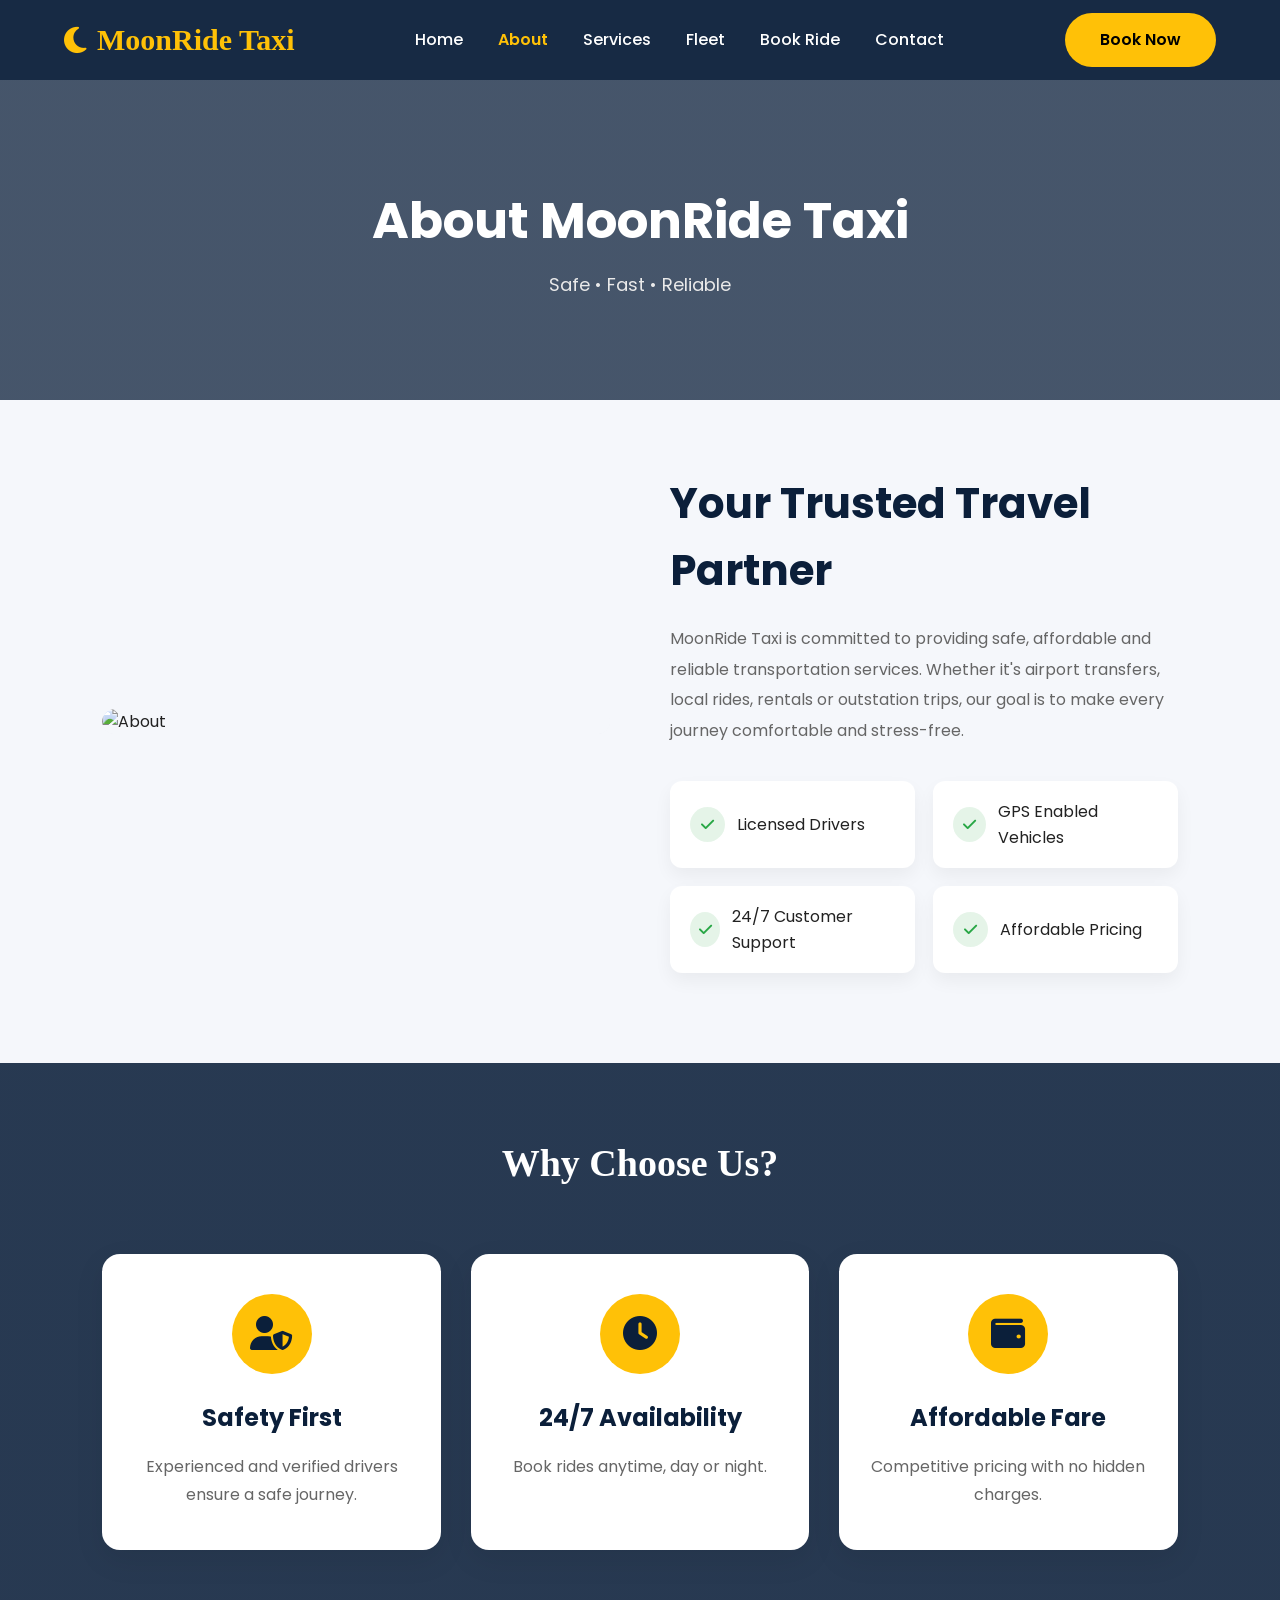
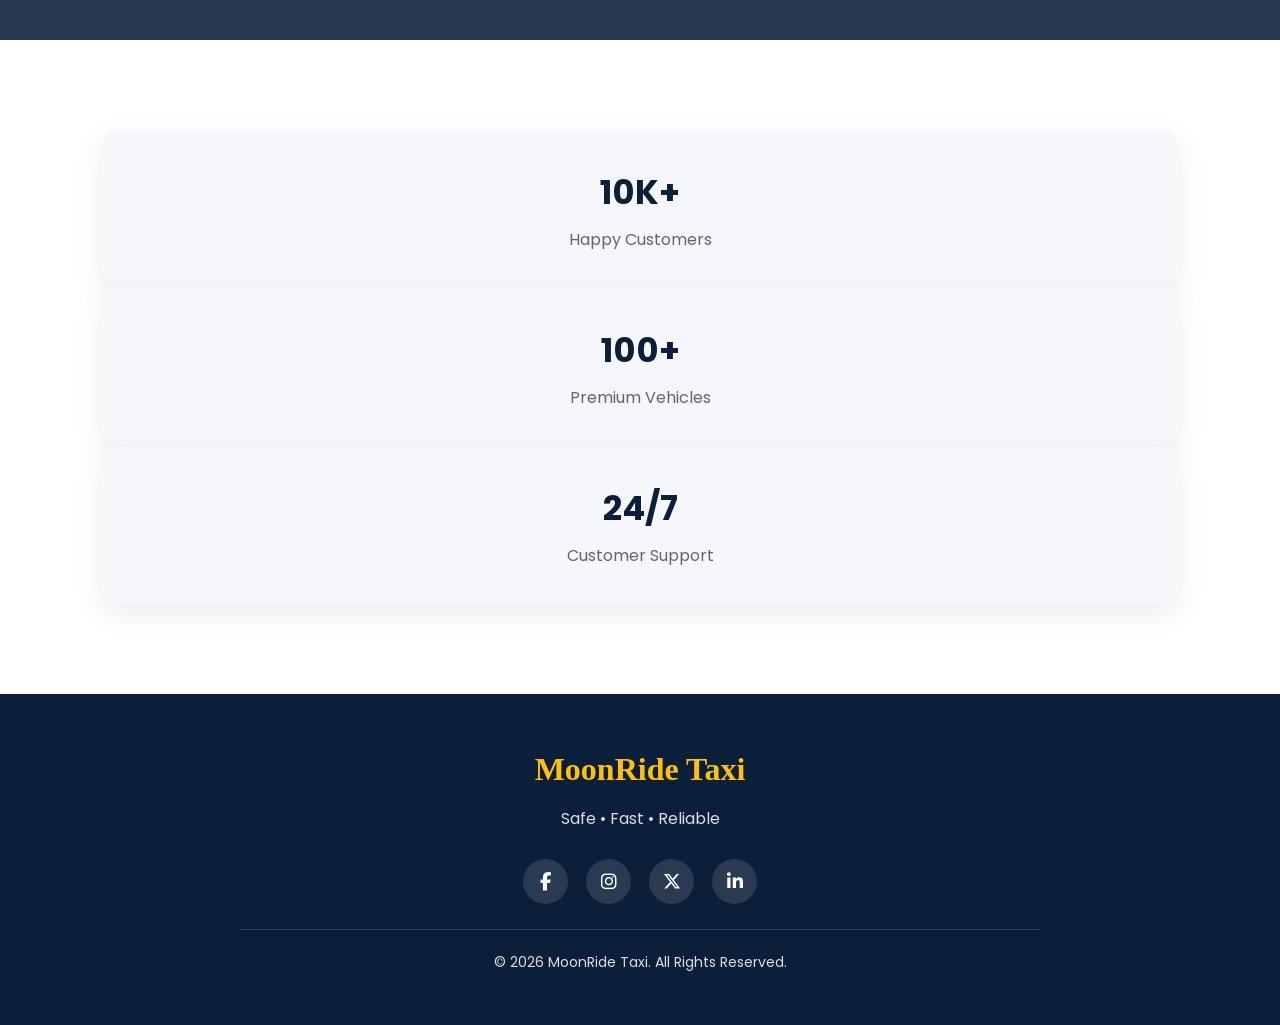
==== about.html @ 37bfb898 "Add files via upload" ====
<!DOCTYPE html>
<html lang="en">

<head>

    <meta charset="UTF-8">
    <meta name="viewport" content="width=device-width, initial-scale=1.0">

    <title>About Us | MoonRide Taxi</title>

    <!-- Google Font -->
    <link href="https://fonts.googleapis.com/css2?family=Poppins:wght@300;400;500;600;700;800&display=swap"
        rel="stylesheet">

    <!-- Font Awesome -->
    <link rel="stylesheet" href="https://cdnjs.cloudflare.com/ajax/libs/font-awesome/6.7.2/css/all.min.css">

    <link rel="stylesheet" href="style.css">

</head>
<body>

    <!--================ NAVBAR ================-->

    <header>

        <nav class="navbar">

            <div class="logo">
                <i class="fa-solid fa-moon"></i>
                <span>MoonRide Taxi</span>
            </div>

            <ul class="nav-links">

                <li><a href="index.html">Home</a></li>

                <li><a href="about.html" class="active">About</a></li>

                <li><a href="services.html">Services</a></li>

                <li><a href="fleet.html">Fleet</a></li>

                <li><a href="bookings.html">Book Ride</a></li>

                <li><a href="contact.html">Contact</a></li>

            </ul>

            <a href="bookings.html" class="btn">
                Book Now
            </a>

            <div class="menu">
                <i class="fa-solid fa-bars"></i>
            </div>

        </nav>

    </header>

    <!--================ PAGE HEADER ================-->

    <section class="page-banner">

        <div class="banner-content">

            <h1>About MoonRide Taxi</h1>

            <p>
                Safe • Fast • Reliable
            </p>

        </div>

    </section>

    <!--================ ABOUT ================-->

    <section class="about">

        <div class="about-image">

            <img src="images/gps.jpg" alt="About">

        </div>

        <div class="about-content">

            <h2>Your Trusted Travel Partner</h2>

            <p>

                MoonRide Taxi is committed to providing safe,
                affordable and reliable transportation services.
                Whether it's airport transfers, local rides,
                rentals or outstation trips, our goal is to make
                every journey comfortable and stress-free.

            </p>

            <div class="features">

                <div>
                    <i class="fa-solid fa-check"></i>
                    Licensed Drivers
                </div>

                <div>
                    <i class="fa-solid fa-check"></i>
                    GPS Enabled Vehicles
                </div>

                <div>
                    <i class="fa-solid fa-check"></i>
                    24/7 Customer Support
                </div>

                <div>
                    <i class="fa-solid fa-check"></i>
                    Affordable Pricing
                </div>

            </div>

        </div>

    </section>

    <!-- WHY CHOOSE US -->

    <section class="services">

        <div class="section-title light">

            <h2>Why Choose Us?</h2>

        </div>

        <div class="service-container">

            <div class="service-card">

                <i class="fa-solid fa-user-shield"></i>

                <h3>Safety First</h3>

                <p>

                    Experienced and verified drivers ensure
                    a safe journey.

                </p>

            </div>

            <div class="service-card">

                <i class="fa-solid fa-clock"></i>

                <h3>24/7 Availability</h3>

                <p>

                    Book rides anytime,
                    day or night.

                </p>

            </div>

            <div class="service-card">

                <i class="fa-solid fa-wallet"></i>

                <h3>Affordable Fare</h3>

                <p>

                    Competitive pricing with
                    no hidden charges.

                </p>

            </div>

        </div>

    </section>

    <!--================ STATS ================-->

    <section class="stats">

        <div class="stat-box">

            <h2>10K+</h2>

            <p>Happy Customers</p>

        </div>

        <div class="stat-box">

            <h2>100+</h2>

            <p>Premium Vehicles</p>

        </div>

        <div class="stat-box">

            <h2>24/7</h2>

            <p>Customer Support</p>

        </div>

    </section>

    <!--================ FOOTER ================-->

    <footer>

        <div class="footer-content">

            <h2>MoonRide Taxi</h2>

            <p>

                Safe • Fast • Reliable

            </p>

            <div class="social">

                <i class="fab fa-facebook-f"></i>

                <i class="fab fa-instagram"></i>

                <i class="fab fa-x-twitter"></i>

                <i class="fab fa-linkedin-in"></i>

            </div>

            <p class="copy">

                © 2026 MoonRide Taxi. All Rights Reserved.

            </p>

        </div>

    </footer>

    <script src="script.js"></script>

</body>

</html>
---- style.css ----
/* GOOGLE FONT */

@import url('https://fonts.googleapis.com/css2?family=Poppins:wght@300;400;500;600;700;800&display=swap');

/* VARIABLES */

:root {

    --primary: #0B1F3A;
    --secondary: #FFC107;

    --white: #ffffff;
    --black: #222222;

    --gray: #666666;
    --light: #f5f7fb;

    --shadow: 0 10px 30px rgba(0, 0, 0, 0.08);

}

/* RESET */

* {
    margin: 0;
    padding: 0;
    box-sizing: border-box;
    scroll-behavior: smooth;
}

html,
body {
    overflow-x: hidden;
}

body {

    font-family: 'Poppins', sans-serif;
    background: var(--light);
    color: var(--black);
    line-height: 1.6;

}

img {

    width: 100%;
    display: block;

}

a {

    text-decoration: none;

}

ul {

    list-style: none;

}

section {

    padding: 90px 8%;

}

/* REUSABLE */

.section-title {

    text-align: center;
    margin-bottom: 60px;

}

.section-title h2 {

    font-size: 38px;
    margin-bottom: 10px;
    font-family: "Cooper Black", serif;

}

.section-title.light h2 {

    color: var(--white);

}

.section-title.dark h2 {

    color: var(--primary);

}

.section-title p {

    color: var(--gray);
    font-size: 16px;

}

/* Page Banner */

.page-banner {

    height: 320px;

    background:
        linear-gradient(rgba(11, 31, 58, .75),
            rgba(11, 31, 58, .75)),
        url('images/home.jpg') center/cover;

    display: flex;
    justify-content: center;
    align-items: center;

    text-align: center;

    margin-top: 80px;

}

.banner-content h1 {

    color: var(--white);
    font-size: 50px;
    margin-bottom: 10px;

}

.banner-content p {

    color: #eaeaea;
    font-size: 18px;

}

/* BUTTONS */

.btn {

    display: inline-block;

    padding: 14px 35px;

    background: var(--secondary);

    color: #000;

    border: none;

    border-radius: 40px;

    font-weight: 600;

    cursor: pointer;

    transition: 0.35s ease;

}

.btn:hover {

    background: var(--primary);

    color: var(--white);

    transform: translateY(-4px);

}

.submit-btn {

    padding: 14px 40px;

    background: var(--white);

    color: var(--primary);

    border: 2px solid var(--white);

    border-radius: 30px;

    font-weight: 600;

    cursor: pointer;

    transition: .3s;

}

.submit-btn:hover {

    background: transparent;

    color: var(--white);

}

/* NAVBAR */

header {

    position: fixed;

    top: 0;
    left: 0;

    width: 100%;

    z-index: 1000;

    background: rgba(11, 31, 58, .95);

    backdrop-filter: blur(10px);

}

.navbar {

    width: 90%;

    height: 80px;

    margin: auto;

    display: flex;

    justify-content: space-between;

    align-items: center;

}

.logo {

    display: flex;

    align-items: center;

    gap: 10px;

    color: var(--secondary);

    font-size: 30px;

    font-weight: 700;

    font-family: "Cooper Black", serif;

}

.logo i {

    font-size: 30px;

}

.nav-links {

    display: flex;

    align-items: center;

    gap: 35px;

}

.nav-links a {

    color: var(--white);

    font-weight: 500;

    transition: .3s;

}

.nav-links a:hover {

    color: var(--secondary);

}

.nav-links a.active {

    color: var(--secondary);

    font-weight: 600;

}

/* MOBILE NAVBAR */

.menu {

    display: none;

    color: var(--white);

    font-size: 28px;

    cursor: pointer;

}

@media (max-width:768px) {

    .menu {

        display: block;

    }

    .navbar .btn {

        display: none;

    }

    .nav-links {

        position: absolute;

        top: 80px;
        left: 0;

        width: 100%;

        background: var(--primary);

        flex-direction: column;

        text-align: center;

        max-height: 0;

        overflow: hidden;

        transition: .4s ease;

        gap: 0;

    }

    .nav-links.active {

        max-height: 500px;

        padding: 15px 0;

    }

    .nav-links li {

        width: 100%;

        padding: 15px 0;

        border-bottom:
            1px solid rgba(255, 255, 255, .08);

    }

    .nav-links a {

        font-size: 17px;

    }

}

/* COMMON PAGE SPACING */

.booking-page,
.about,
.services,
.fleet-page,
.contact-page {

    padding-top: 70px;

}

/* HERO SECTION */

.hero {

    min-height: 100vh;

    display: flex;
    align-items: center;

    background:
        linear-gradient(rgba(0, 0, 0, .55),
            rgba(0, 0, 0, .55)),
        url("images/home.jpg") center/cover no-repeat;

    padding: 120px 8% 80px;

}

.hero-content {

    max-width: 650px;

}

.hero-content h4 {

    color: var(--secondary);

    font-size: 22px;

    margin-bottom: 15px;

    letter-spacing: 1px;

}

.hero-content h1 {

    color: var(--white);

    font-size: 60px;

    line-height: 1.2;

    margin-bottom: 25px;

}

.hero-content h1 span {

    color: var(--secondary);

}

.hero-buttons {

    display: flex;

    gap: 20px;

    margin-top: 30px;

}

/* QUICK BOOKING */

#bookings {

    background: var(--light);

}

.book {

    text-align: center;

    font-size: 38px;

    color: var(--primary);

    font-family: "Cooper Black", serif;

    margin-bottom: 10px;

}

#bookings hr {

    width: 140px;

    height: 4px;

    border: none;

    margin: auto;

    margin-bottom: 45px;

    background: var(--secondary);

    border-radius: 50px;

}

/* BOOKING TABS */

.tabs {

    display: flex;

    justify-content: center;

    gap: 15px;

    margin-bottom: 30px;

    flex-wrap: wrap;

}

.tabs button {

    padding: 14px 35px;

    border: 2px solid var(--primary);

    background: var(--primary);

    color: var(--white);

    font-size: 15px;

    font-weight: 600;

    border-radius: 8px;

    cursor: pointer;

    transition: .3s;

}

.tabs button:hover {

    background: var(--secondary);

    color: var(--primary);

    border-color: var(--secondary);

}

.tabs button.active {

    background: var(--secondary);

    color: var(--primary);

    border-color: var(--secondary);

}

/* BOOKING BOX */

.booking-box {

    max-width: 1150px;

    margin: auto;

    background: var(--primary);

    padding: 40px;

    border-radius: 20px;

    box-shadow: var(--shadow);

}

.form-row {

    display: grid;

    grid-template-columns: repeat(4, 1fr);

    gap: 20px;

}

.booking-box .input-group {

    display: flex;

    flex-direction: column;

}

.booking-box label {

    color: var(--white);

    margin-bottom: 8px;

    font-size: 15px;

    font-weight: 500;

}

.booking-box input {

    width: 100%;

    padding: 14px 15px;

    border: none;

    border-radius: 10px;

    outline: none;

    font-size: 15px;

    transition: .3s;

}

.booking-box input:focus {

    box-shadow: 0 0 10px rgba(255, 193, 7, .45);

}

.btn-center {

    text-align: center;

    margin-top: 35px;

}

/* RESPONSIVE */

@media(max-width:992px) {

    .form-row {

        grid-template-columns: repeat(2, 1fr);

    }

    .hero-content h1 {

        font-size: 50px;

    }

}

@media(max-width:768px) {

    .hero {

        text-align: center;

        justify-content: center;

    }

    .hero-content {

        max-width: 100%;

    }

    .hero-content h1 {

        font-size: 42px;

    }

    .hero-buttons {

        justify-content: center;

    }

    .form-row {

        grid-template-columns: 1fr;

    }

    .tabs {

        flex-direction: column;

        align-items: center;

    }

    .tabs button {

        width: 240px;

    }

}

@media(max-width:576px) {

    .hero {

        padding-top: 120px;

    }

    .hero-content h4 {

        font-size: 18px;

    }

    .hero-content h1 {

        font-size: 34px;

    }

    .book {

        font-size: 30px;

    }

    .booking-box {

        padding: 25px;

    }

}

/* SERVICES SECTION */

.services {

    background:
        linear-gradient(rgba(11, 31, 58, .88),
            rgba(11, 31, 58, .88)),
        url("images/service.jpg") center/cover no-repeat;

}

.service-container {

    display: grid;

    grid-template-columns: repeat(auto-fit, minmax(280px, 1fr));

    gap: 30px;

}

.service-card {

    background: var(--white);

    padding: 40px 30px;

    border-radius: 18px;

    text-align: center;

    box-shadow: var(--shadow);

    transition: .35s ease;

    cursor: pointer;

}

.service-card:hover {

    transform: translateY(-10px);

    background: var(--primary);

}

.service-card i {

    width: 80px;

    height: 80px;

    margin: auto;

    margin-bottom: 25px;

    border-radius: 50%;

    background: var(--secondary);

    color: var(--primary);

    display: flex;

    justify-content: center;

    align-items: center;

    font-size: 34px;

    transition: .5s;

}

.service-card:hover i {

    transform: rotate(360deg);

}

.service-card h3 {

    font-size: 24px;

    margin-bottom: 15px;

    color: var(--primary);

    transition: .3s;

}

.service-card p {

    color: var(--gray);

    line-height: 1.8;

    transition: .3s;

}

.service-card:hover h3,
.service-card:hover p {

    color: var(--white);

}

/* STATS SECTION */

.stats {

    background: var(--light);

}

.stats .container {

    max-width: 1200px;

    margin: auto;

}

.stats .row {

    display: grid;

    grid-template-columns: repeat(auto-fit, minmax(250px, 1fr));

    gap: 30px;

}

.stat-box {

    background: var(--white);

    border-radius: 18px;

    padding: 35px 25px;

    text-align: center;

    box-shadow: var(--shadow);

    transition: .35s;

}

.stat-box:hover {

    transform: translateY(-8px);

}

.stat-box i {

    width: 70px;

    height: 70px;

    margin: auto;

    margin-bottom: 20px;

    border-radius: 50%;

    background: rgba(255, 193, 7, .15);

    color: var(--secondary);

    display: flex;

    justify-content: center;

    align-items: center;

    font-size: 30px;

}

.stat-box h2 {

    color: var(--primary);

    font-size: 34px;

    margin-bottom: 8px;

}

.stat-box p {

    color: var(--gray);

    font-size: 16px;

}

/* RESPONSIVE */

@media(max-width:768px) {

    .service-container {

        grid-template-columns: 1fr;

    }

    .stats .row {

        grid-template-columns: 1fr;

    }

    .service-card {

        padding: 35px 25px;

    }

}

/* HOME FLEET */

.fleet {

    background: var(--white);

}

.fleet-container {

    display: grid;

    grid-template-columns: repeat(auto-fit, minmax(300px, 1fr));

    gap: 35px;

}

.fleet-card {

    background: var(--white);

    border-radius: 20px;

    overflow: hidden;

    box-shadow: var(--shadow);

    transition: .4s ease;

}

.fleet-card:hover {

    transform: translateY(-10px);

}

.fleet-card img {

    height: 230px;

    object-fit: cover;

    transition: .5s;

}

.fleet-card:hover img {

    transform: scale(1.08);

}

.fleet-card h3 {

    color: var(--primary);

    text-align: center;

    font-size: 24px;

    margin: 22px 0 10px;

}

.fleet-card p {

    color: var(--gray);

    text-align: center;

    padding: 0 20px 25px;

    line-height: 1.8;

}


/* ABOUT */

.about {

    background: var(--light);

    display: grid;

    grid-template-columns: repeat(2, 1fr);

    gap: 60px;

    align-items: center;

}

.about-image {

    overflow: hidden;

    border-radius: 20px;

}

.about-image img {

    border-radius: 20px;

    box-shadow: var(--shadow);

    transition: .5s;

}

.about-image:hover img {

    transform: scale(1.05);

}

.about-content h2 {

    font-size: 42px;

    color: var(--primary);

    margin-bottom: 20px;

}

.about-content p {

    color: var(--gray);

    line-height: 1.9;

    margin-bottom: 35px;

}

/* FEATURES */

.features {

    display: grid;

    grid-template-columns: repeat(2, 1fr);

    gap: 18px;

}

.features div {

    background: var(--white);

    padding: 18px 20px;

    border-radius: 12px;

    display: flex;

    align-items: center;

    gap: 12px;

    box-shadow: 0 8px 18px rgba(0, 0, 0, .05);

    transition: .3s;

}

.features div:hover {

    transform: translateX(8px);

}

.features i {

    width: 35px;

    height: 35px;

    border-radius: 50%;

    background: rgba(40, 167, 69, .12);

    color: #28a745;

    display: flex;

    justify-content: center;

    align-items: center;

    font-size: 15px;

}

/* ABOUT STATS */

.stats {

    background: var(--white);

}

.stat-box {

    background: var(--light);

}

/* RESPONSIVE */

@media(max-width:992px) {

    .about {

        grid-template-columns: 1fr;

        gap: 40px;

    }

    .about-content {

        text-align: center;

    }

    .features {

        grid-template-columns: repeat(2, 1fr);

    }

}

@media(max-width:768px) {

    .fleet-container {

        grid-template-columns: 1fr;

    }

    .about-content h2 {

        font-size: 34px;

    }

    .features {

        grid-template-columns: 1fr;

    }

}

@media(max-width:576px) {

    .about-content h2 {

        font-size: 30px;

    }

    .fleet-card img {

        height: 210px;

    }

}

/* BOOKING PAGE */

.booking-page {
    background: var(--light);
}

.booking-container {
    max-width: 1000px;
    margin: auto;
}

.booking-left {
    background: #fff;
    padding: 40px;
    border-radius: 20px;
    box-shadow: var(--shadow);
}

.booking-left h2 {
    color: var(--primary);
    font-size: 34px;
    margin-bottom: 30px;
    text-align: center;
}

/* FORM HEADINGS */

.booking-left h3 {
    margin: 35px 0 20px;
    font-size: 22px;
    color: var(--primary);
    display: flex;
    align-items: center;
    gap: 10px;
    border-bottom: 2px solid #eee;
    padding-bottom: 10px;
}

.booking-left h3 i {
    color: var(--secondary);
}

/* FORM ELEMENTS */

.input-group {
    display: flex;
    flex-direction: column;
    margin-bottom: 20px;
}

.input-group label {
    font-weight: 600;
    margin-bottom: 8px;
    color: var(--primary);
}

.input-group.light label{
    font-weight: 600;
    margin-bottom: 8px;
    color: #fff;
}

.input-group input,
.input-group select,
.input-group textarea {

    width: 100%;
    padding: 15px;
    border: 2px solid #ddd;
    border-radius: 10px;
    font-size: 15px;
    font-family: 'Poppins', sans-serif;
    outline: none;
    transition: .3s;
}

.input-group input:focus,
.input-group select:focus,
.input-group textarea:focus {

    border-color: var(--secondary);
    box-shadow: 0 0 8px rgba(255, 193, 7, .25);

}

textarea {
    resize: none;
}

.double {
    display: grid;
    grid-template-columns: repeat(2, 1fr);
    gap: 20px;
}

/* VEHICLE CARDS */

.vehicle-grid {

    display: grid;
    grid-template-columns: repeat(2, 1fr);
    gap: 20px;
    margin-top: 20px;

}

.vehicle-card {

    background: #fff;
    border: 2px solid #eee;
    border-radius: 15px;
    padding: 25px;
    text-align: center;
    cursor: pointer;
    transition: .3s;

}

.vehicle-card:hover {

    transform: translateY(-8px);
    border-color: var(--secondary);

}

.vehicle-card.active {

    background: #fff9e6;
    border-color: var(--secondary);

}

.vehicle-card i {

    font-size: 36px;
    color: var(--secondary);
    margin-bottom: 12px;

}

.vehicle-card h4 {

    color: var(--primary);
    margin-bottom: 8px;

}

.vehicle-card p {

    color: var(--gray);
    margin: 5px 0;

}

/* BOOK BUTTON */

.search-btn {

    width: 100%;
    margin-top: 30px;
    display: flex;
    justify-content: center;
    align-items: center;
    gap: 10px;
    font-size: 17px;

}

/* SUCCESS POPUP */

.success-popup {

    position: fixed;
    inset: 0;
    background: rgba(0, 0, 0, .45);
    display: none;
    justify-content: center;
    align-items: center;
    z-index: 9999;

}

.success-popup.show {
    display: flex;
}

.popup-content {

    background: #fff;
    width: 330px;
    padding: 35px;
    text-align: center;
    border-radius: 18px;
    animation: popup .35s ease;

}

.popup-content i {

    font-size: 60px;
    color: #28a745;
    margin-bottom: 15px;

}

.popup-content h2 {

    color: var(--primary);
    margin-bottom: 10px;

}

.popup-content p {

    color: var(--gray);

}

@keyframes popup {

    from {
        transform: scale(.8);
        opacity: 0;
    }

    to {
        transform: scale(1);
        opacity: 1;
    }

}

/* RESPONSIVE - BOOKING PAGE */

@media (max-width:992px) {

    .booking-container {
        grid-template-columns: 1fr;
    }

}

@media (max-width:768px) {

    .double {
        grid-template-columns: 1fr;
    }

    .vehicle-grid {
        grid-template-columns: 1fr;
    }

}

@media (max-width:576px) {

    .booking-left {
        padding: 25px;
    }

}

/* FLEET PAGE */

.fleet-page {
    background: var(--light);
}

.fleet-grid {

    display: grid;
    grid-template-columns: repeat(auto-fit, minmax(320px, 1fr));
    gap: 35px;

}

.fleet-box {

    background: #fff;
    border-radius: 20px;
    overflow: hidden;
    box-shadow: var(--shadow);
    transition: .35s;
    display: flex;
    flex-direction: column;

}

.fleet-box:hover {
    transform: translateY(-10px);
}

.fleet-box img {

    height: 220px;
    object-fit: cover;
    transition: .35s;

}

.fleet-box:hover img {
    transform: scale(1.05);
}

.fleet-content {

    padding: 30px;
    display: flex;
    flex-direction: column;
    flex: 1;

}

.fleet-content h3 {

    color: var(--primary);
    margin-bottom: 10px;

}

.fleet-content p {

    color: var(--gray);
    line-height: 1.7;
    margin-bottom: 20px;

}

.fleet-content ul {

    margin-bottom: 25px;

}

.fleet-content ul li {

    display: flex;
    align-items: center;
    gap: 10px;
    margin: 12px 0;
    color: #555;

}

.fleet-content li i {

    color: var(--secondary);

}

.fleet-content .btn {

    margin-top: auto;
    text-align: center;

}

/* CONTACT PAGE */

.contact-page {
    background: var(--light);
}

.contact-cards {

    display: grid;
    grid-template-columns: repeat(auto-fit, minmax(250px, 1fr));
    gap: 30px;
    margin-bottom: 60px;

}

.contact-card {

    background: #fff;
    border-radius: 18px;
    padding: 35px;
    text-align: center;
    box-shadow: var(--shadow);
    transition: .35s;

}

.contact-card:hover {
    transform: translateY(-8px);
}

.contact-card i {

    width: 70px;
    height: 70px;
    margin: auto;
    margin-bottom: 20px;

    display: flex;
    align-items: center;
    justify-content: center;

    border-radius: 50%;
    background: var(--secondary);
    color: var(--primary);
    font-size: 28px;

    transition: .3s;

}

.contact-card:hover i {
    transform: rotate(10deg) scale(1.08);
}

.contact-card h3 {

    color: var(--primary);
    margin-bottom: 10px;

}

.contact-card p {

    color: var(--gray);

}

.contact-form-box {

    max-width: 850px;
    margin: auto;

    background: #fff;

    padding: 40px;

    border-radius: 20px;

    box-shadow: var(--shadow);

}

.contact-form-box h2 {

    color: var(--primary);
    margin-bottom: 25px;
    text-align: center;

}

.contact-form-box form {

    display: grid;
    grid-template-columns: repeat(2, 1fr);
    gap: 20px;

}

.contact-form-box input,
.contact-form-box textarea {

    width: 100%;

    padding: 15px;

    border: 1px solid #ddd;

    border-radius: 10px;

    outline: none;

    font-size: 15px;

    font-family: 'Poppins', sans-serif;

    transition: .3s;

}

.contact-form-box input:focus,
.contact-form-box textarea:focus {

    border-color: var(--secondary);

    box-shadow: 0 0 8px rgba(255, 193, 7, .25);

}

.contact-form-box textarea {

    resize: none;

    grid-column: 1/-1;

}

.contact-form-box button {

    grid-column: 1/-1;

}

@media (max-width:768px) {

    .contact-form-box {

        padding: 30px 20px;

    }

    .contact-form-box form {

        grid-template-columns: 1fr;

    }

}

/* FOOTER */

footer {
    background: var(--primary);
    color: var(--white);
    text-align: center;
    padding: 50px 8% 30px;
}

.footer-content {
    max-width: 800px;
    margin: auto;
}

.footer-content h2 {
    color: var(--secondary);
    font-size: 32px;
    margin-bottom: 10px;
    font-family: "Cooper Black", serif;
}

.footer-content p {
    color: #ddd;
    margin-bottom: 20px;
    line-height: 1.8;
}

.social {
    display: flex;
    justify-content: center;
    align-items: center;
    gap: 18px;
    margin: 25px 0;
}

.social i {
    width: 45px;
    height: 45px;
    border-radius: 50%;
    background: rgba(255, 255, 255, 0.12);
    display: flex;
    justify-content: center;
    align-items: center;
    font-size: 18px;
    cursor: pointer;
    transition: 0.3s ease;
}

.social i:hover {
    background: var(--secondary);
    color: var(--primary);
    transform: translateY(-5px);
}

.copy {
    margin-top: 25px;
    padding-top: 20px;
    border-top: 1px solid rgba(255, 255, 255, 0.15);
    color: #bbb;
    font-size: 14px;
}

/* FOOTER RESPONSIVE */

@media (max-width: 768px) {

    .footer-content h2 {
        font-size: 28px;
    }

    .footer-content p {
        font-size: 15px;
    }

    .social {
        gap: 15px;
    }

    .social i {
        width: 42px;
        height: 42px;
        font-size: 17px;
    }
}

@media (max-width: 576px) {

    footer {
        padding: 40px 6% 25px;
    }

    .footer-content h2 {
        font-size: 24px;
    }

    .copy {
        font-size: 13px;
    }
}
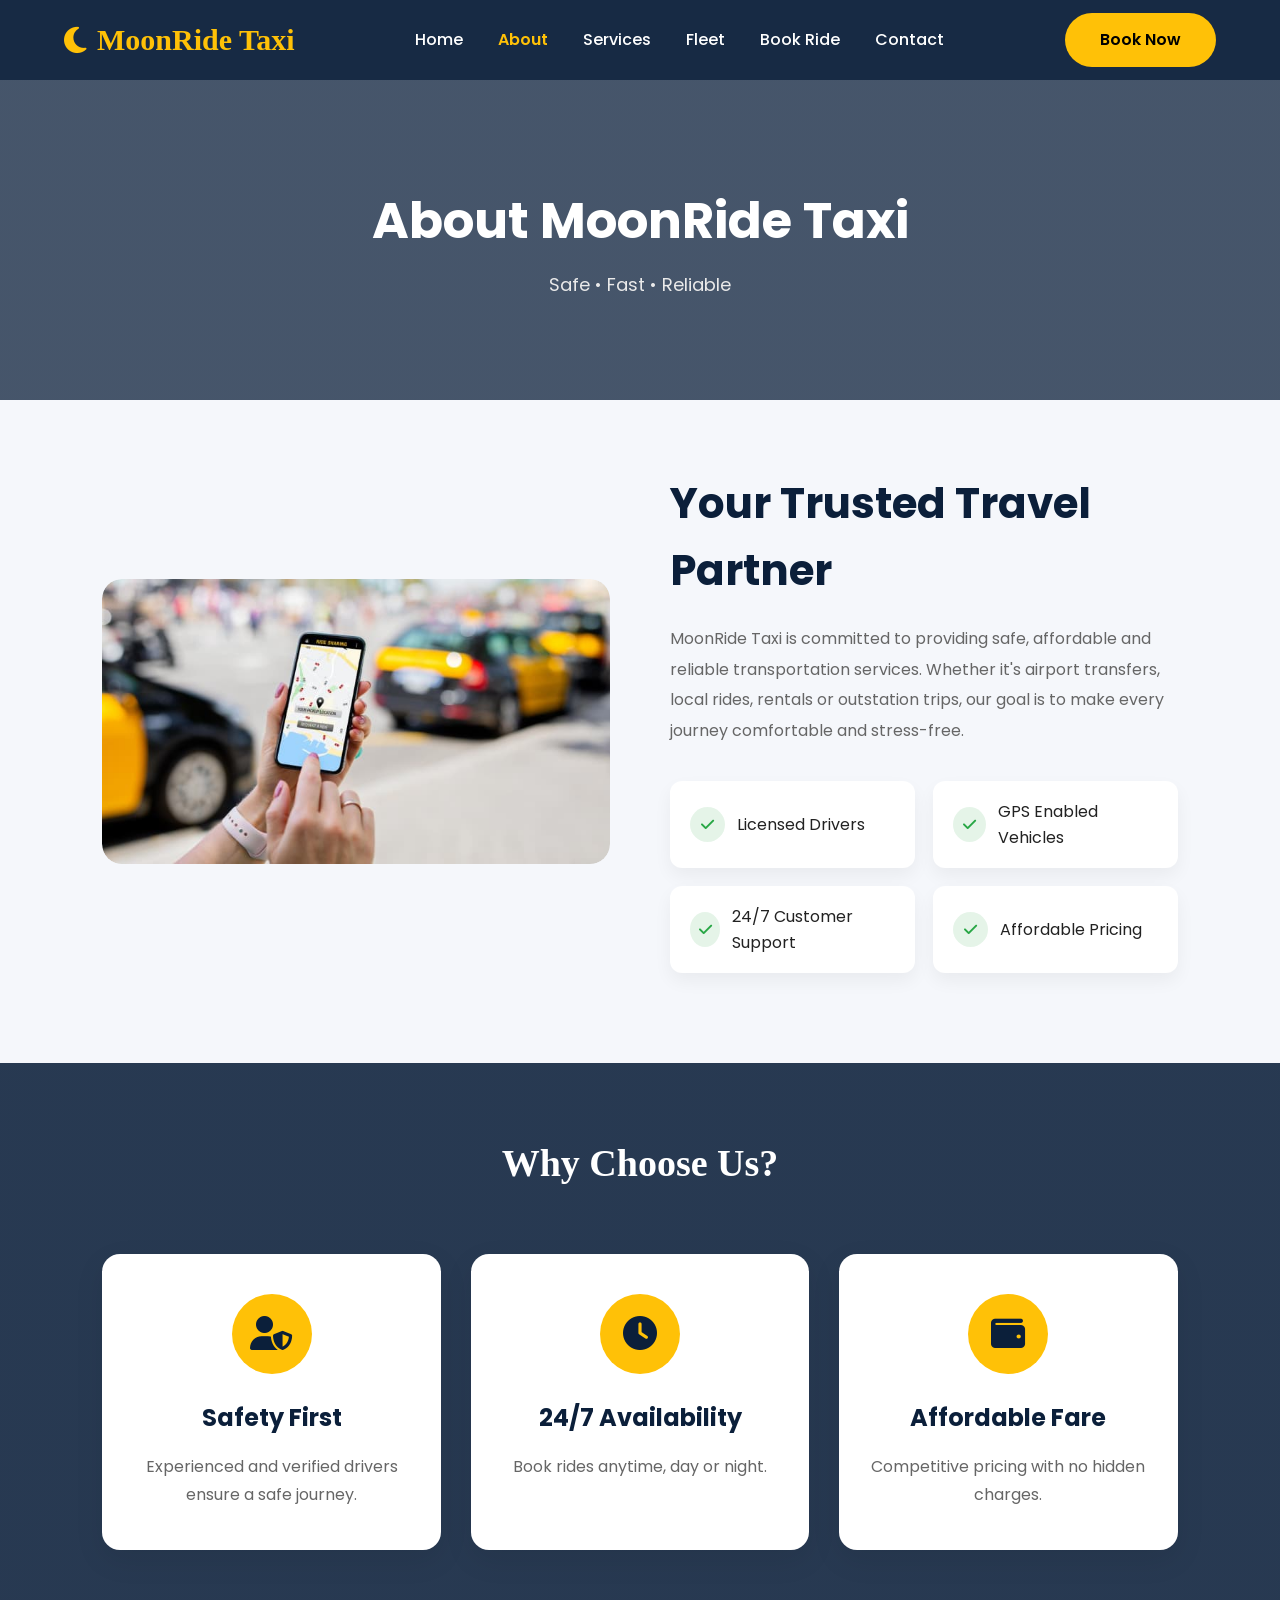
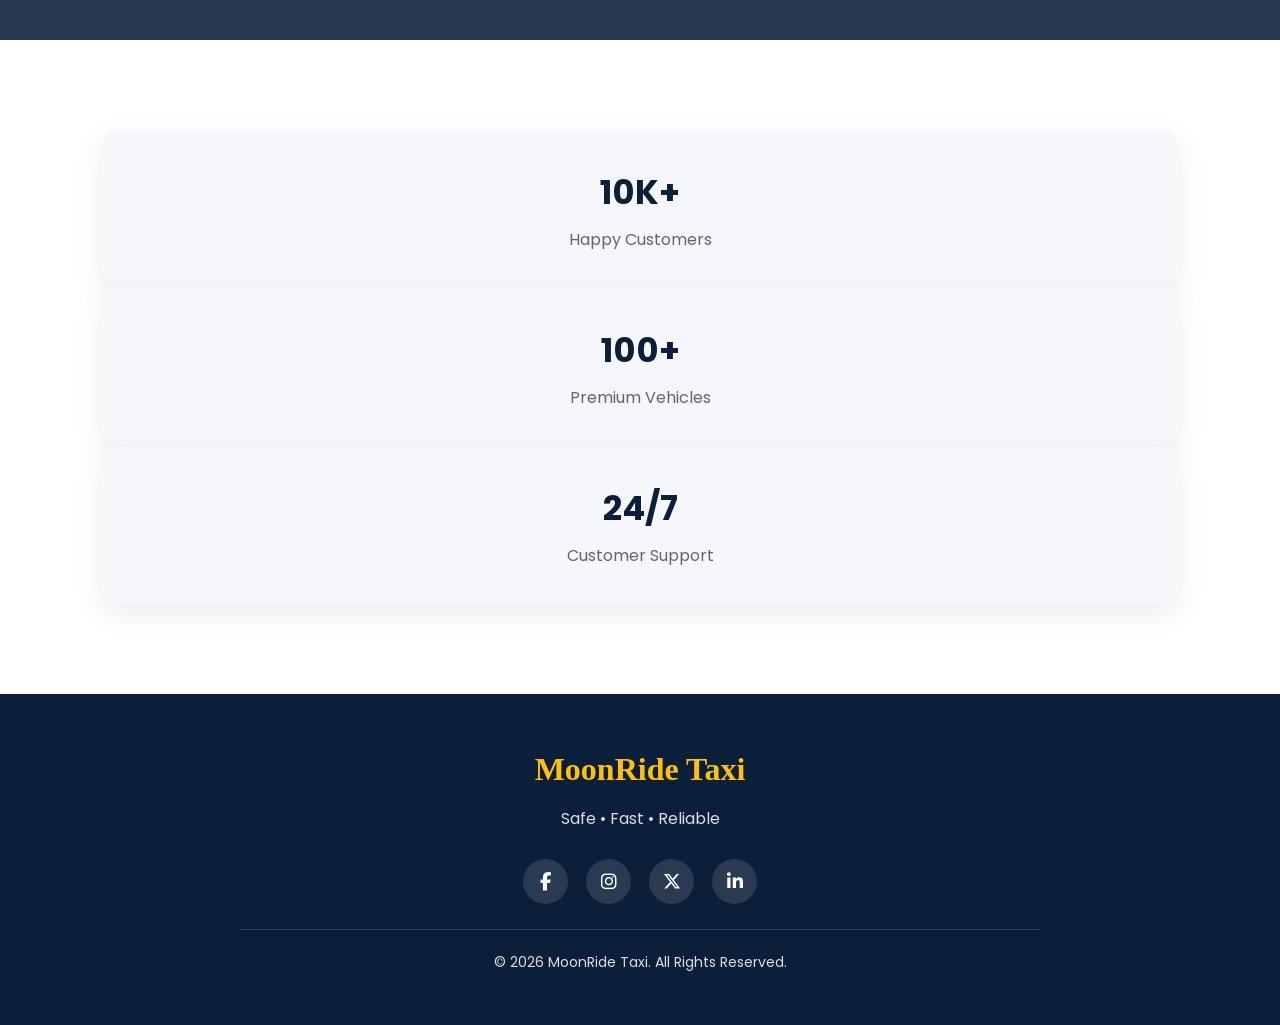
==== commit 06997d64: "about.html" ====
--- a/about.html
+++ b/about.html
@@ -20,7 +20,7 @@
 </head>
 <body>
 
-    <!--================ NAVBAR ================-->
+    <!-- NAVBAR -->
 
     <header>
 
@@ -59,7 +59,7 @@
 
     </header>
 
-    <!--================ PAGE HEADER ================-->
+    <!-- PAGE HEADER -->
 
     <section class="page-banner">
 
@@ -75,13 +75,13 @@
 
     </section>
 
-    <!--================ ABOUT ================-->
+    <!-- ABOUT -->
 
     <section class="about">
 
         <div class="about-image">
 
-            <img src="images/gps.jpg" alt="About">
+            <img src="gps.jpg" alt="About">
 
         </div>
 
@@ -188,7 +188,7 @@
 
     </section>
 
-    <!--================ STATS ================-->
+    <!-- STATS -->
 
     <section class="stats">
 
@@ -218,7 +218,7 @@
 
     </section>
 
-    <!--================ FOOTER ================-->
+    <!-- FOOTER -->
 
     <footer>
 
@@ -258,4 +258,4 @@
 
 </body>
 
-</html>+</html>
